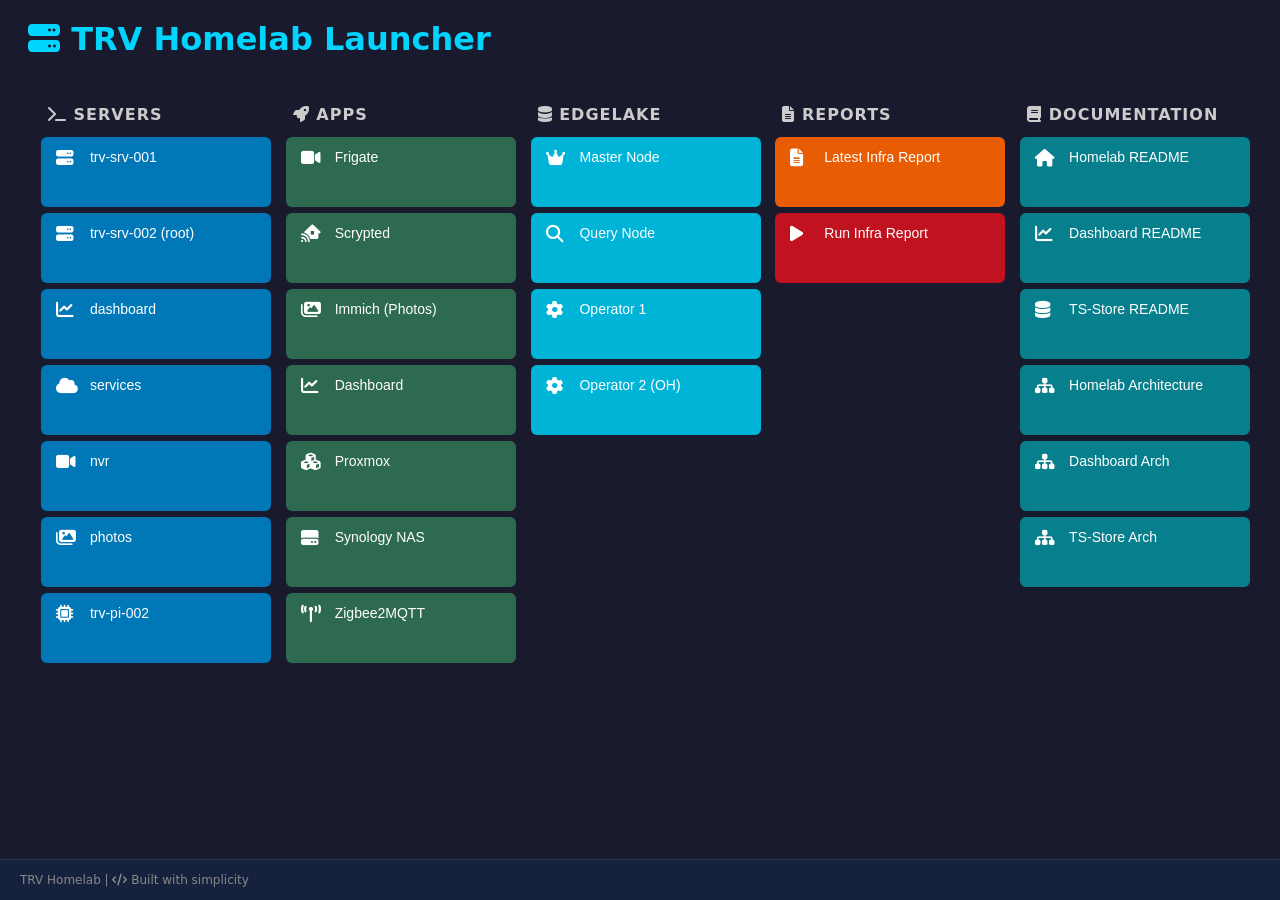
==== tools/web-launcher/index.html @ 11e207dc "Initial public release: sanitized homelab infrastructure All private data replaced with placeholders" ====
<!DOCTYPE html>
<html lang="en">
<head>
  <meta charset="UTF-8">
  <meta name="viewport" content="width=device-width, initial-scale=1.0">
  <title>TRV Homelab Launcher</title>
  <link rel="icon" type="image/svg+xml" href="images/favicon.svg">
  <link rel="stylesheet" href="https://cdnjs.cloudflare.com/ajax/libs/font-awesome/6.5.1/css/all.min.css">
  <link rel="stylesheet" href="css/styles.css">
</head>
<body>

<h1><i class="fas fa-server"></i> TRV Homelab Launcher</h1>

<div class="container-fluid">
  <div class="row">

    <!-- Servers (SSH) -->
    <div class="section">
      <h3><i class="fas fa-terminal"></i> Servers</h3>

      <a href="ssh://<user>@<hub-tailscale-ip>">
        <div class="demo demo-server">
          <div class="col1"><i class="fas fa-server fa-lg"></i></div>
          <div class="col2">trv-srv-001</div>
        </div>
      </a>

      <a href="ssh://root@<proxmox-tailscale-ip>">
        <div class="demo demo-server">
          <div class="col1"><i class="fas fa-server fa-lg"></i></div>
          <div class="col2">trv-srv-002 (root)</div>
        </div>
      </a>

      <a href="ssh://<user>@<dashboard-tailscale-ip>">
        <div class="demo demo-server">
          <div class="col1"><i class="fas fa-chart-line fa-lg"></i></div>
          <div class="col2">dashboard</div>
        </div>
      </a>

      <a href="ssh://<user>@<services-tailscale-ip>">
        <div class="demo demo-server">
          <div class="col1"><i class="fas fa-cloud fa-lg"></i></div>
          <div class="col2">services</div>
        </div>
      </a>

      <a href="ssh://<user>@<nvr-tailscale-ip>">
        <div class="demo demo-server">
          <div class="col1"><i class="fas fa-video fa-lg"></i></div>
          <div class="col2">nvr</div>
        </div>
      </a>

      <a href="ssh://<user>@<photos-tailscale-ip>">
        <div class="demo demo-server">
          <div class="col1"><i class="fas fa-images fa-lg"></i></div>
          <div class="col2">photos</div>
        </div>
      </a>

      <a href="ssh://<user>@<pi-002-tailscale-ip>">
        <div class="demo demo-server">
          <div class="col1"><i class="fas fa-microchip fa-lg"></i></div>
          <div class="col2">trv-pi-002</div>
        </div>
      </a>
    </div>

    <!-- Apps -->
    <div class="section">
      <h3><i class="fas fa-rocket"></i> Apps</h3>

      <a href="http://<nvr-tailscale-ip>:5000" target="_blank">
        <div class="demo demo-app">
          <div class="col1"><i class="fas fa-video fa-lg"></i></div>
          <div class="col2">Frigate</div>
        </div>
      </a>

      <a href="https://<nvr-tailscale-ip>:10443" target="_blank">
        <div class="demo demo-app">
          <div class="col1"><i class="fas fa-house-signal fa-lg"></i></div>
          <div class="col2">Scrypted</div>
        </div>
      </a>

      <a href="http://<photos-tailscale-ip>:2283" target="_blank">
        <div class="demo demo-app">
          <div class="col1"><i class="fas fa-images fa-lg"></i></div>
          <div class="col2">Immich (Photos)</div>
        </div>
      </a>

      <a href="http://<dashboard-tailscale-ip>" target="_blank">
        <div class="demo demo-app">
          <div class="col1"><i class="fas fa-chart-line fa-lg"></i></div>
          <div class="col2">Dashboard</div>
        </div>
      </a>

      <a href="https://<proxmox-tailscale-ip>:8006" target="_blank">
        <div class="demo demo-app">
          <div class="col1"><i class="fas fa-cubes fa-lg"></i></div>
          <div class="col2">Proxmox</div>
        </div>
      </a>

      <a href="http://<synology-tailscale-ip>:5000" target="_blank">
        <div class="demo demo-app">
          <div class="col1"><i class="fas fa-hard-drive fa-lg"></i></div>
          <div class="col2">Synology NAS</div>
        </div>
      </a>

      <a href="http://<services-tailscale-ip>:8080" target="_blank">
        <div class="demo demo-app">
          <div class="col1"><i class="fas fa-tower-broadcast fa-lg"></i></div>
          <div class="col2">Zigbee2MQTT</div>
        </div>
      </a>
    </div>

    <!-- EdgeLake -->
    <div class="section">
      <h3><i class="fas fa-database"></i> EdgeLake</h3>

      <a href="http://<hub-tailscale-ip>:32049" target="_blank">
        <div class="demo demo-edgelake">
          <div class="col1"><i class="fas fa-crown fa-lg"></i></div>
          <div class="col2">Master Node</div>
        </div>
      </a>

      <a href="http://<hub-tailscale-ip>:32349" target="_blank">
        <div class="demo demo-edgelake">
          <div class="col1"><i class="fas fa-magnifying-glass fa-lg"></i></div>
          <div class="col2">Query Node</div>
        </div>
      </a>

      <a href="http://<edge-srv-012-tailscale-ip>:32149" target="_blank">
        <div class="demo demo-edgelake">
          <div class="col1"><i class="fas fa-gear fa-lg"></i></div>
          <div class="col2">Operator 1</div>
        </div>
      </a>

      <a href="http://<edge-srv-014-tailscale-ip>:32249" target="_blank">
        <div class="demo demo-edgelake">
          <div class="col1"><i class="fas fa-gear fa-lg"></i></div>
          <div class="col2">Operator 2 (OH)</div>
        </div>
      </a>
    </div>

    <!-- Reports & Actions -->
    <div class="section">
      <h3><i class="fas fa-file-lines"></i> Reports</h3>

      <a href="file:///path/to/trv-homelab/svr-rpts/latest" target="_blank">
        <div class="demo demo-report">
          <div class="col1"><i class="fas fa-file-alt fa-lg"></i></div>
          <div class="col2">Latest Infra Report</div>
        </div>
      </a>

      <a href="#" onclick="alert('Run: cd ~/Documents/GitHub/trv-homelab/tools/ansible && ansible-playbook playbooks/server-report.yml'); return false;">
        <div class="demo demo-action">
          <div class="col1"><i class="fas fa-play fa-lg"></i></div>
          <div class="col2">Run Infra Report</div>
        </div>
      </a>
    </div>

    <!-- Documentation -->
    <div class="section">
      <h3><i class="fas fa-book"></i> Documentation</h3>

      <a href="file:///path/to/trv-homelab/README.md" target="_blank">
        <div class="demo demo-docs">
          <div class="col1"><i class="fas fa-home fa-lg"></i></div>
          <div class="col2">Homelab README</div>
        </div>
      </a>

      <a href="file:///path/to/dashboard/README.md" target="_blank">
        <div class="demo demo-docs">
          <div class="col1"><i class="fas fa-chart-line fa-lg"></i></div>
          <div class="col2">Dashboard README</div>
        </div>
      </a>

      <a href="file:///path/to/ts-store/README.md" target="_blank">
        <div class="demo demo-docs">
          <div class="col1"><i class="fas fa-database fa-lg"></i></div>
          <div class="col2">TS-Store README</div>
        </div>
      </a>

      <a href="file:///path/to/trv-homelab/docs/TRV Homelab Infrastructure.png" target="_blank">
        <div class="demo demo-docs">
          <div class="col1"><i class="fas fa-sitemap fa-lg"></i></div>
          <div class="col2">Homelab Architecture</div>
        </div>
      </a>

      <a href="file:///path/to/dashboard/docs/architecture.md" target="_blank">
        <div class="demo demo-docs">
          <div class="col1"><i class="fas fa-sitemap fa-lg"></i></div>
          <div class="col2">Dashboard Arch</div>
        </div>
      </a>

      <a href="file:///path/to/ts-store/docs/architecture.md" target="_blank">
        <div class="demo demo-docs">
          <div class="col1"><i class="fas fa-sitemap fa-lg"></i></div>
          <div class="col2">TS-Store Arch</div>
        </div>
      </a>
    </div>

  </div>
</div>

<footer>
  TRV Homelab | <i class="fas fa-code"></i> Built with simplicity
</footer>

</body>
</html>
---- tools/web-launcher/css/styles.css ----
body {
  font-family: 'Open Sans', "Segoe UI", Frutiger, "Frutiger Linotype", "Dejavu Sans", "Helvetica Neue", Arial, sans-serif;
  background-color: #1a1a2e;
  margin-bottom: 60px;
  color: #eee;
}

h1 {
  color: #00d4ff;
  margin-left: 20px;
  margin-top: 20px;
}

h3 {
  color: #ccc;
  margin-left: 10px;
  margin-bottom: 10px;
  font-size: 16px;
  text-transform: uppercase;
  letter-spacing: 1px;
}

.category {
  margin: 15px 10px;
}

.demo:hover {
  background: #4a4a6a;
  transform: translateY(-2px);
  box-shadow: 0 4px 8px rgba(0,0,0,0.3);
}

.demo {
  font-family: 'Avenir Next', 'Open Sans', sans-serif;
  font-size: 14px;
  display: inline-block;
  padding: 12px 15px;
  margin: 3px;
  height: 46px;
  width: 200px;
  text-align: left;
  white-space: nowrap;
  border-radius: 6px;
  transition: all 0.2s ease;
}

.col1 {
  display: inline-block;
  width: 15%;
}

.col2 {
  display: inline-block;
  width: 82%;
}

/* Servers - Blue */
.demo-server,
.demo-server a {
  background: #0077b6;
  color: #FFF;
}

/* Apps - Green */
.demo-app,
.demo-app a {
  background: #2d6a4f;
  color: #FFF;
}

/* Infrastructure - Purple */
.demo-infra,
.demo-infra a {
  background: #7b2cbf;
  color: #FFF;
}

/* Reports - Orange */
.demo-report,
.demo-report a {
  background: #e85d04;
  color: #FFF;
}

/* Docs - Teal */
.demo-docs,
.demo-docs a {
  background: #087f8c;
  color: #FFF;
}

/* Actions - Red */
.demo-action,
.demo-action a {
  background: #c1121f;
  color: #FFF;
}

/* EdgeLake - Cyan */
.demo-edgelake,
.demo-edgelake a {
  background: #00b4d8;
  color: #FFF;
}

a {
  text-decoration: none;
}

footer {
  display: inline-block;
  position: fixed;
  left: 0px;
  bottom: 0px;
  right: 0px;
  background-color: #16213e;
  height: 40px;
  line-height: 40px;
  width: 100%;
  padding-left: 20px;
  padding-right: 20px;
  border-top: 1px solid rgba(255,255,255,0.1);
  color: #888;
  font-size: 12px;
}

.container-fluid {
  padding: 0 20px;
}

.row {
  display: flex;
  flex-wrap: wrap;
}

.section {
  flex: 1;
  min-width: 220px;
  margin: 10px;
}
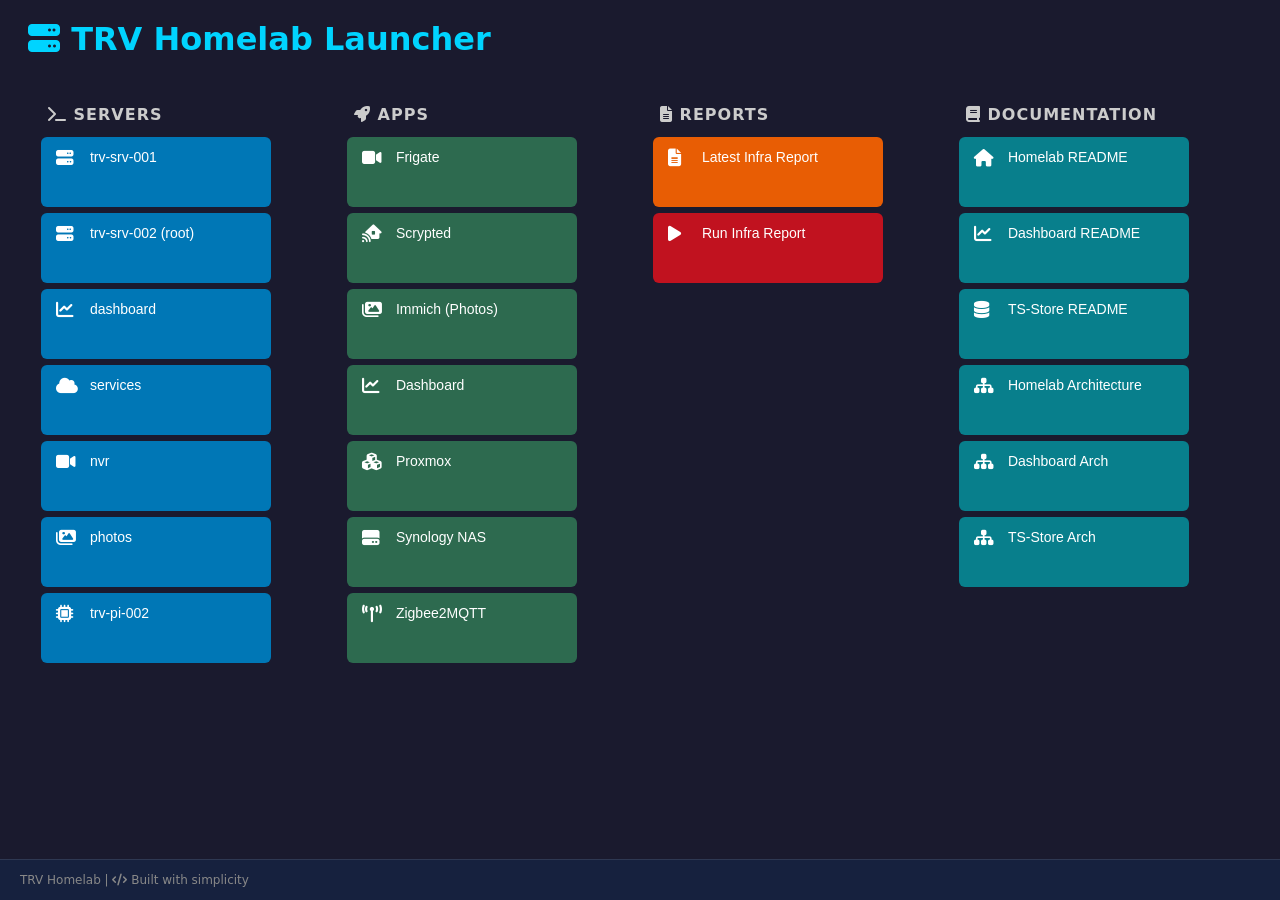
==== commit db905737: "Remove EdgeLake, Open Horizon, and MCP content Removed: - hub/edgelake/ and hub/open-horizon/ direct" ====
--- a/tools/web-launcher/index.html
+++ b/tools/web-launcher/index.html
@@ -123,39 +123,6 @@
       </a>
     </div>
 
-    <!-- EdgeLake -->
-    <div class="section">
-      <h3><i class="fas fa-database"></i> EdgeLake</h3>
-
-      <a href="http://<hub-tailscale-ip>:32049" target="_blank">
-        <div class="demo demo-edgelake">
-          <div class="col1"><i class="fas fa-crown fa-lg"></i></div>
-          <div class="col2">Master Node</div>
-        </div>
-      </a>
-
-      <a href="http://<hub-tailscale-ip>:32349" target="_blank">
-        <div class="demo demo-edgelake">
-          <div class="col1"><i class="fas fa-magnifying-glass fa-lg"></i></div>
-          <div class="col2">Query Node</div>
-        </div>
-      </a>
-
-      <a href="http://<edge-srv-012-tailscale-ip>:32149" target="_blank">
-        <div class="demo demo-edgelake">
-          <div class="col1"><i class="fas fa-gear fa-lg"></i></div>
-          <div class="col2">Operator 1</div>
-        </div>
-      </a>
-
-      <a href="http://<edge-srv-014-tailscale-ip>:32249" target="_blank">
-        <div class="demo demo-edgelake">
-          <div class="col1"><i class="fas fa-gear fa-lg"></i></div>
-          <div class="col2">Operator 2 (OH)</div>
-        </div>
-      </a>
-    </div>
-
     <!-- Reports & Actions -->
     <div class="section">
       <h3><i class="fas fa-file-lines"></i> Reports</h3>
--- a/tools/web-launcher/css/styles.css
+++ b/tools/web-launcher/css/styles.css
@@ -96,13 +96,6 @@
   color: #FFF;
 }
 
-/* EdgeLake - Cyan */
-.demo-edgelake,
-.demo-edgelake a {
-  background: #00b4d8;
-  color: #FFF;
-}
-
 a {
   text-decoration: none;
 }
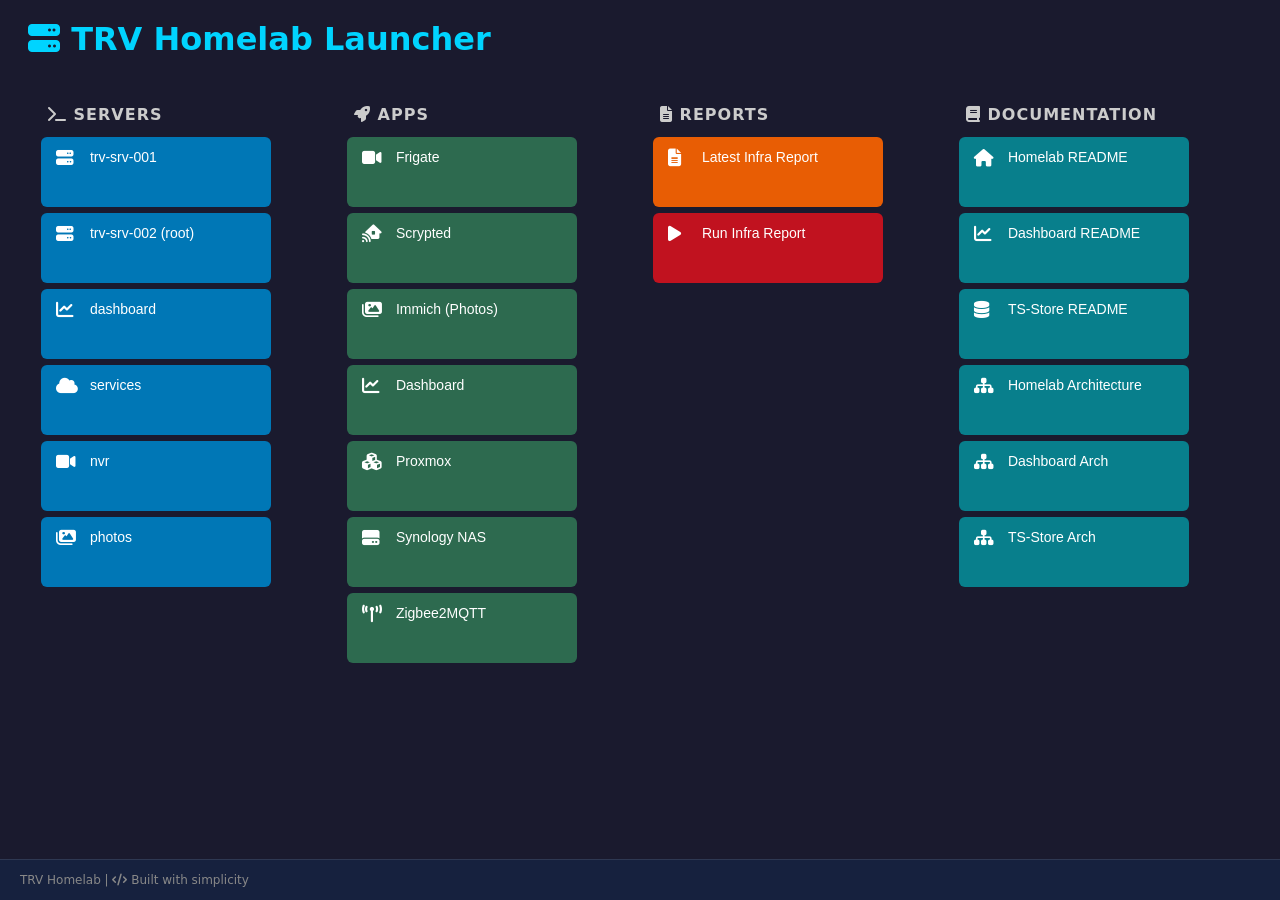
==== commit 84df8ec0: "Remove trv-pi-002 and point mqtt-sink to services LXC broker Shelly plugs are now processed through " ====
--- a/tools/web-launcher/index.html
+++ b/tools/web-launcher/index.html
@@ -61,12 +61,6 @@
         </div>
       </a>
 
-      <a href="ssh://<user>@<pi-002-tailscale-ip>">
-        <div class="demo demo-server">
-          <div class="col1"><i class="fas fa-microchip fa-lg"></i></div>
-          <div class="col2">trv-pi-002</div>
-        </div>
-      </a>
     </div>
 
     <!-- Apps -->
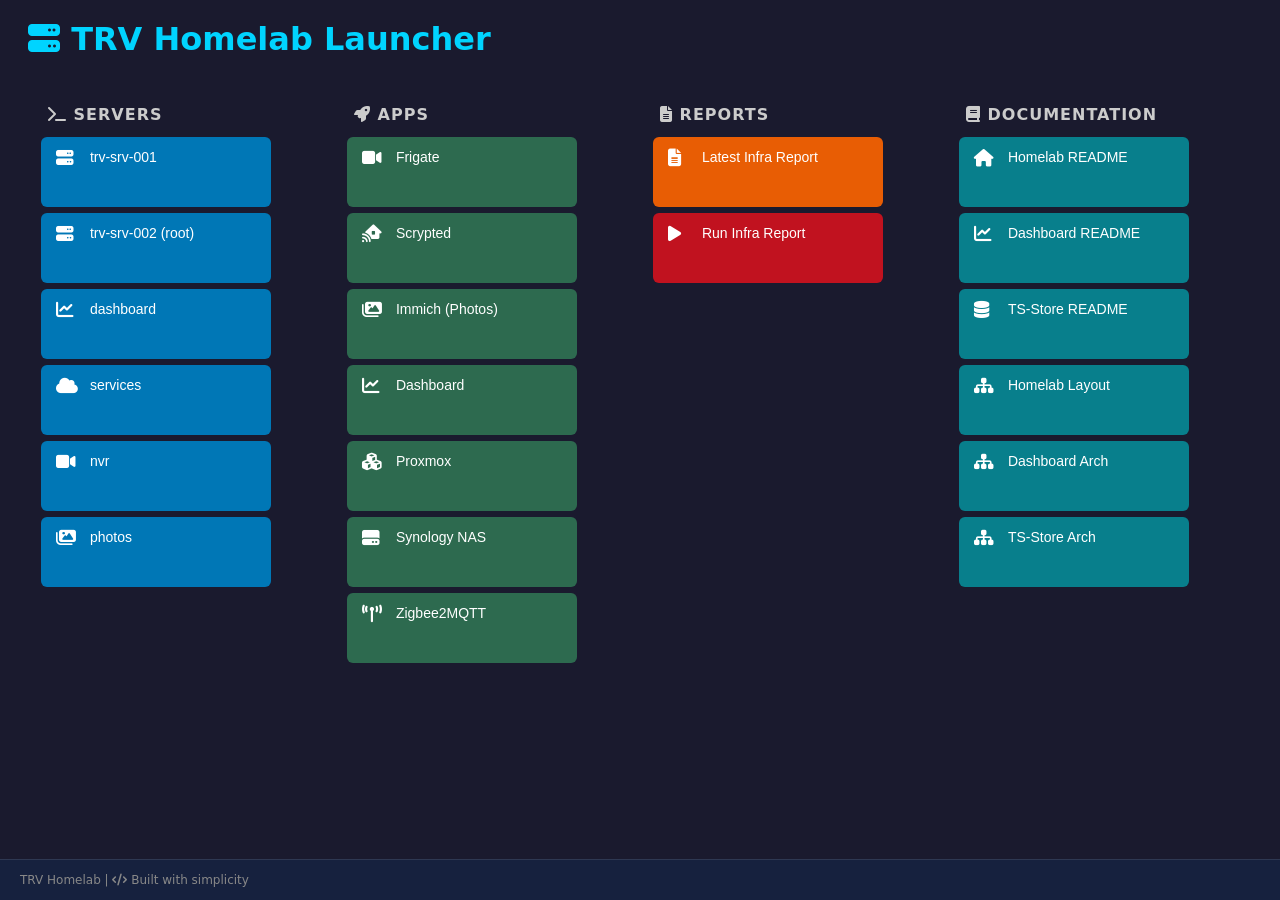
==== commit 8f18a491: "docs: update IoT component diagram; point web-launcher at it - Update the IoT Component Diagram (dra" ====
--- a/tools/web-launcher/index.html
+++ b/tools/web-launcher/index.html
@@ -161,10 +161,10 @@
         </div>
       </a>
 
-      <a href="file:///path/to/trv-homelab/docs/TRV Homelab Infrastructure.png" target="_blank">
+      <a href="file:///path/to/trv-homelab/docs/IoT Component Diagram.drawio.png" target="_blank">
         <div class="demo demo-docs">
           <div class="col1"><i class="fas fa-sitemap fa-lg"></i></div>
-          <div class="col2">Homelab Architecture</div>
+          <div class="col2">Homelab Layout</div>
         </div>
       </a>
 
